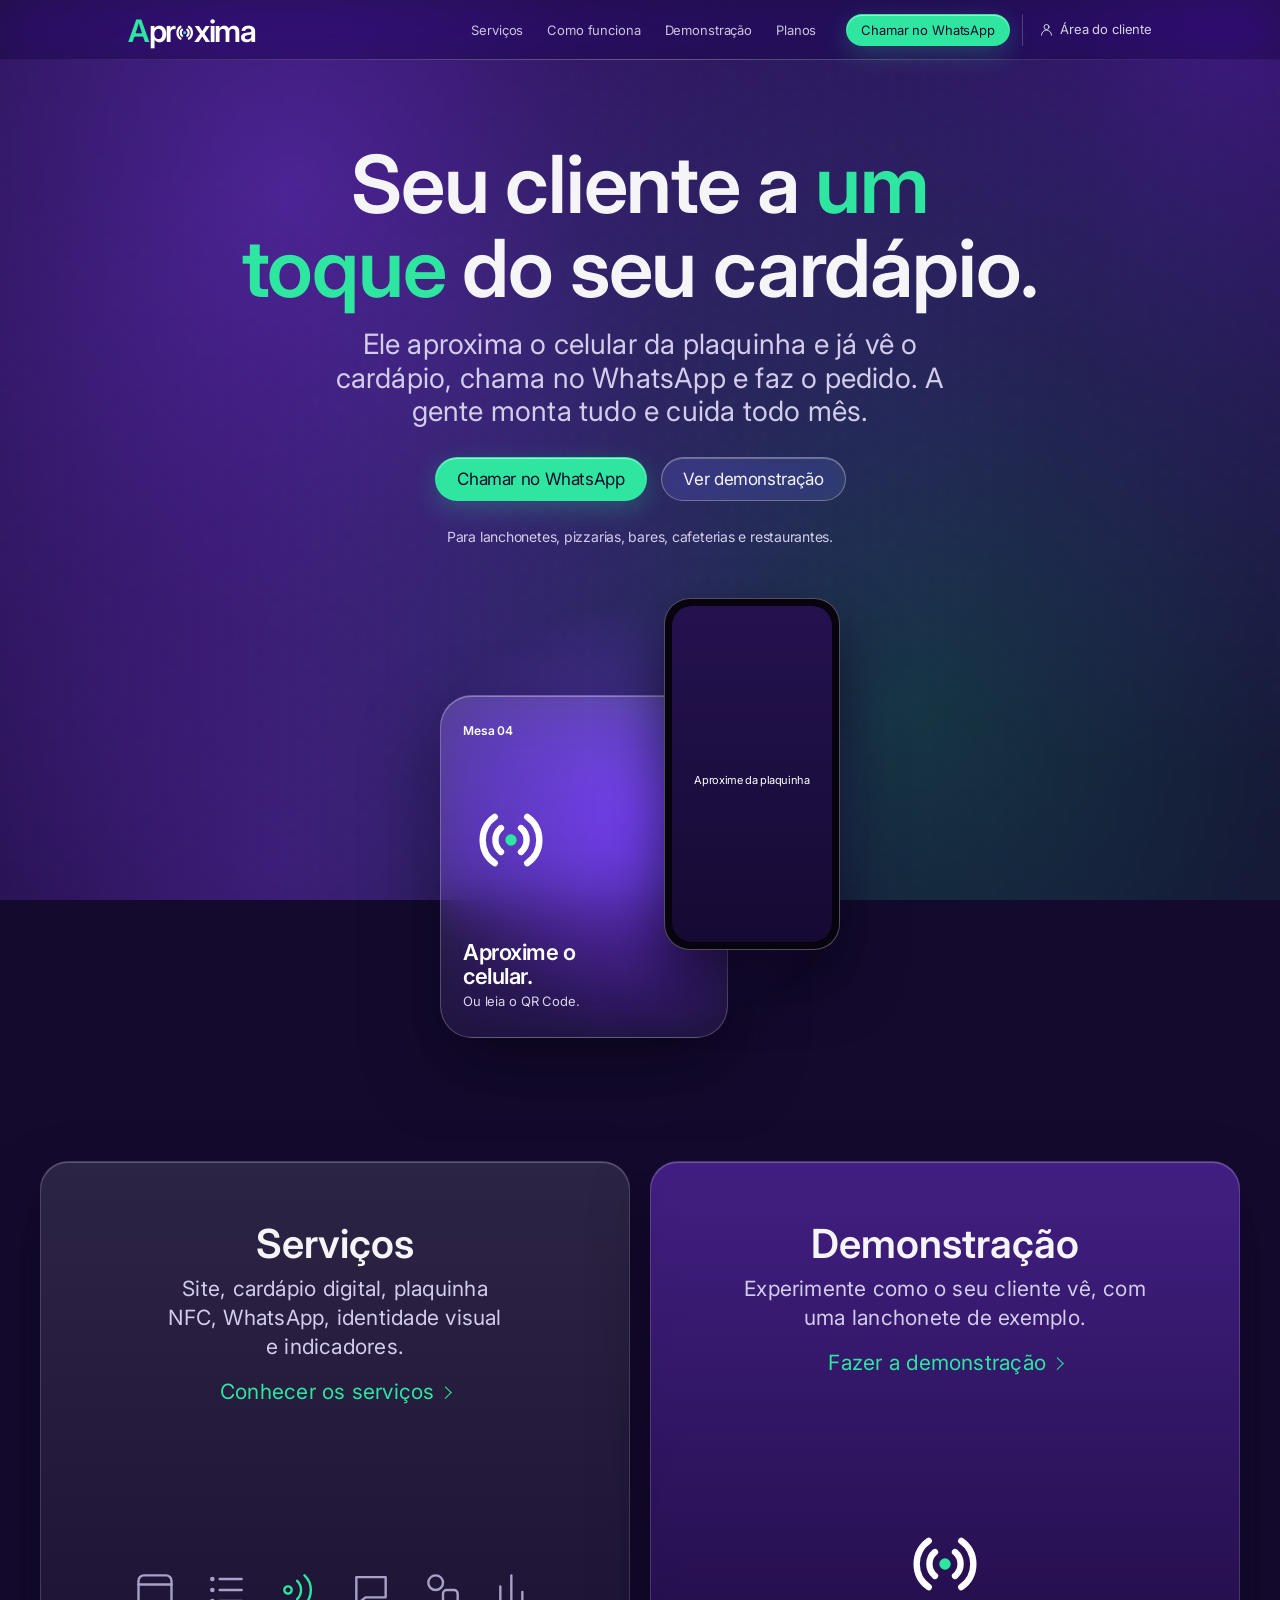
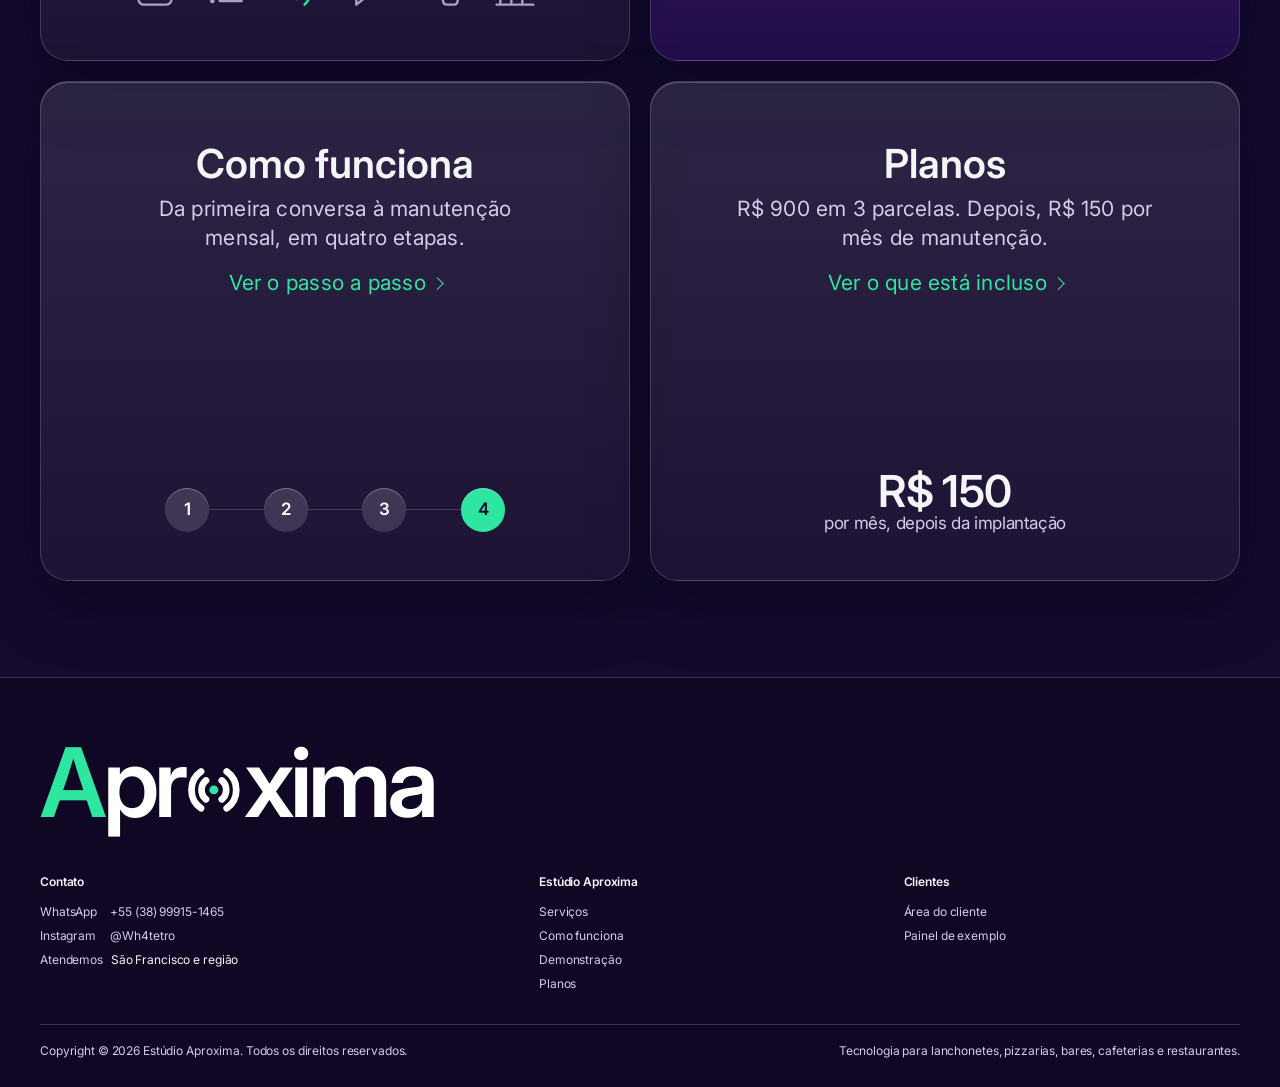
==== index.html @ 5e5f6821 "Site do Estúdio Aproxima: páginas, demonstração e Área do cliente - Divide o site em Início, Serviço" ====
<!DOCTYPE html>
<html lang="pt-BR">
<head>
<meta charset="utf-8">
<meta name="viewport" content="width=device-width, initial-scale=1, viewport-fit=cover">
<title>Estúdio Aproxima · Cardápio, WhatsApp e NFC para comércios locais</title>
<meta name="description" content="O Estúdio Aproxima cria site, cardápio digital, plaquinha NFC/QR Code e automação de WhatsApp para lanchonetes, pizzarias, bares, cafeterias e restaurantes.">
<meta name="theme-color" content="#140A2E">
<meta name="format-detection" content="telephone=no">
<meta property="og:site_name" content="Estúdio Aproxima">
<meta property="og:locale" content="pt_BR">
<meta property="og:type" content="website">
<meta property="og:title" content="Estúdio Aproxima · Cardápio, WhatsApp e NFC para comércios locais">
<meta property="og:description" content="O Estúdio Aproxima cria site, cardápio digital, plaquinha NFC/QR Code e automação de WhatsApp para lanchonetes, pizzarias, bares, cafeterias e restaurantes.">
<link rel="icon" type="image/svg+xml" href="data:image/svg+xml,%3Csvg xmlns='http://www.w3.org/2000/svg' viewBox='0 0 48 48'%3E%3Crect width='48' height='48' rx='12' fill='%236D28D9'/%3E%3Cg fill='none' stroke='%23fff' stroke-width='3.4' stroke-linecap='round'%3E%3Cpath d='M32.6 11.1A15 15 0 0 1 32.6 36.9'/%3E%3Cpath d='M15.4 11.1A15 15 0 0 0 15.4 36.9'/%3E%3Cpath d='M29.5 17.3A8.5 8.5 0 0 1 29.5 30.7'/%3E%3Cpath d='M18.5 17.3A8.5 8.5 0 0 0 18.5 30.7'/%3E%3C/g%3E%3Ccircle cx='24' cy='24' r='3.2' fill='%232EE6A0'/%3E%3C/svg%3E">
<!-- Inter: usada só em aparelhos que não têm a fonte do sistema da Apple -->
<link rel="preconnect" href="https://fonts.googleapis.com">
<link rel="preconnect" href="https://fonts.gstatic.com" crossorigin>
<link href="https://fonts.googleapis.com/css2?family=Inter:wght@400;500;600&display=swap" rel="stylesheet">
<link rel="stylesheet" href="assets/estilo.css">
</head>
<body>
<a class="skip" href="#conteudo">Pular para o conteúdo</a>
<!-- Fundo: degradê em movimento (desenhado pelo site.js) -->
<div class="bg" aria-hidden="true"><canvas width="160" height="100"></canvas></div>

<div class="page">
  <!-- ===== Cabeçalho (igual em todas as páginas) ===== -->
  <header class="nav" id="nav">
    <div class="nav-bar">
      <a class="wm" href="index.html" aria-label="Estúdio Aproxima, página inicial">
        <span class="a" aria-hidden="true">A</span><span aria-hidden="true">pr</span><svg viewBox="0 0 48 48" aria-hidden="true"><path d="M35.47 7.62A20 20 0 0 1 35.47 40.38"/><path d="M12.53 7.62A20 20 0 0 0 12.53 40.38"/><path d="M31.07 15.57A11 11 0 0 1 31.07 32.43"/><path d="M16.93 15.57A11 11 0 0 0 16.93 32.43"/><circle cx="24" cy="24" r="4"/></svg><span aria-hidden="true">xima</span>
      </a>
      <nav class="nav-links" aria-label="Páginas">
        <a href="servicos.html">Serviços</a>
        <a href="como-funciona.html">Como funciona</a>
        <a href="demonstracao.html">Demonstração</a>
        <a href="planos.html">Planos</a>
      </nav>
      <div class="nav-end">
        <a class="btn btn-sm" href="#contato" data-wa><span class="wa-short">WhatsApp</span><span class="wa-long">Chamar no WhatsApp</span></a>
        <a class="client-link" href="cliente/entrar.html" aria-label="Área do cliente">
          <svg viewBox="0 0 24 24" aria-hidden="true"><circle cx="12" cy="8" r="4"/><path d="M4 21a8 8 0 0 1 16 0"/></svg>
          <span class="client-lbl">Área do cliente</span>
        </a>
        <button class="menu-btn" type="button" id="menu-btn" aria-expanded="false" aria-controls="menu" aria-label="Abrir menu"><span></span><span></span></button>
      </div>
    </div>
    <nav class="menu" id="menu" aria-label="Menu" hidden>
      <a href="index.html" aria-current="page">Início</a>
      <a href="servicos.html">Serviços</a>
      <a href="como-funciona.html">Como funciona</a>
      <a href="demonstracao.html">Demonstração</a>
      <a href="planos.html">Planos</a>
      <a class="menu-client" href="cliente/entrar.html">Área do cliente</a>
    </nav>
  </header>
  <main id="conteudo">
    <section class="hero">
      <div class="container center">
        <h1 class="t-hero">Seu cliente a <em>um toque</em> do seu cardápio.</h1>
        <p class="t-intro">Ele aproxima o celular da plaquinha e já vê o cardápio, chama no WhatsApp e faz o pedido. A gente monta tudo e cuida todo mês.</p>
        <div class="actions">
          <a class="btn" href="#contato" data-wa>Chamar no WhatsApp</a>
          <a class="btn btn-outline" href="demonstracao.html">Ver demonstração</a>
        </div>
        <p class="hero-for">Para lanchonetes, pizzarias, bares, cafeterias e restaurantes.</p>
      </div>

      <!-- O gesto da marca: o celular se aproxima da plaquinha e o cardápio abre -->
      <div class="tap" role="img" aria-label="Ilustração: um celular se aproxima da plaquinha NFC da mesa e o cardápio abre na tela.">
        <div class="plaque glass">
          <span class="tap-top"><b>Mesa 04</b></span>
          <div class="signal">
            <svg width="68" height="68" viewBox="0 0 48 48" aria-hidden="true"><path d="M35.47 7.62A20 20 0 0 1 35.47 40.38"/><path d="M12.53 7.62A20 20 0 0 0 12.53 40.38"/><path d="M31.07 15.57A11 11 0 0 1 31.07 32.43"/><path d="M16.93 15.57A11 11 0 0 0 16.93 32.43"/><circle cx="24" cy="24" r="4"/></svg>
          </div>
          <div>
            <p class="tap-title">Aproxime o celular.</p>
            <p class="tap-sub">Ou leia o QR Code.</p>
          </div>
        </div>
        <div class="phone-wrap" aria-hidden="true">
          <div class="phone">
            <div class="phone-screen">
              <div class="scr-idle">Aproxime da plaquinha</div>
              <div class="scr-menu"><b>Cardápio · Mesa 04</b><span></span><span></span><span></span><span></span><i></i></div>
            </div>
          </div>
        </div>
      </div>
    </section>

    <!-- Quatro caminhos, um bloco para cada página -->
    <section class="promo-sec">
      <div class="container wide promo">
        <a class="tile promo-tile reveal" href="servicos.html">
          <h2 class="t-h3">Serviços</h2>
          <p class="t-sub">Site, cardápio digital, plaquinha NFC, WhatsApp, identidade visual e indicadores.</p>
          <span class="more">Conhecer os serviços</span>
          <div class="promo-viz viz-icons" aria-hidden="true">
            <svg viewBox="0 0 24 24"><rect x="3" y="4" width="18" height="16" rx="3"/><path d="M3 9h18"/></svg>
            <svg viewBox="0 0 24 24"><path d="M8 6h12M8 12h12M8 18h12"/><circle cx="4" cy="6" r=".6"/><circle cx="4" cy="12" r=".6"/><circle cx="4" cy="18" r=".6"/></svg>
            <svg viewBox="0 0 24 24"><circle cx="6" cy="12" r="2"/><path d="M11 7a7 7 0 0 1 0 10"/><path d="M15 4a11 11 0 0 1 0 16"/></svg>
            <svg viewBox="0 0 24 24"><path d="M4 5h16v11H9l-5 4z"/></svg>
            <svg viewBox="0 0 24 24"><circle cx="8" cy="8" r="4"/><rect x="12" y="12" width="8" height="8" rx="2"/></svg>
            <svg viewBox="0 0 24 24"><path d="M4 20V10M10 20V4M16 20v-7M22 20H2"/></svg>
          </div>
        </a>
        <a class="tile promo-tile dark reveal" href="demonstracao.html">
          <h2 class="t-h3">Demonstração</h2>
          <p class="t-sub">Experimente como o seu cliente vê, com uma lanchonete de exemplo.</p>
          <span class="more">Fazer a demonstração</span>
          <div class="promo-viz" aria-hidden="true">
            <div class="signal"><svg width="68" height="68" viewBox="0 0 48 48"><path d="M35.47 7.62A20 20 0 0 1 35.47 40.38"/><path d="M12.53 7.62A20 20 0 0 0 12.53 40.38"/><path d="M31.07 15.57A11 11 0 0 1 31.07 32.43"/><path d="M16.93 15.57A11 11 0 0 0 16.93 32.43"/><circle cx="24" cy="24" r="4"/></svg></div>
          </div>
        </a>
        <a class="tile promo-tile reveal" href="como-funciona.html">
          <h2 class="t-h3">Como funciona</h2>
          <p class="t-sub">Da primeira conversa à manutenção mensal, em quatro etapas.</p>
          <span class="more">Ver o passo a passo</span>
          <div class="promo-viz viz-steps" aria-hidden="true"><b>1</b><i></i><b>2</b><i></i><b>3</b><i></i><b>4</b></div>
        </a>
        <a class="tile promo-tile reveal" href="planos.html">
          <h2 class="t-h3">Planos</h2>
          <p class="t-sub">R$ 900 em 3 parcelas. Depois, R$ 150 por mês de manutenção.</p>
          <span class="more">Ver o que está incluso</span>
          <div class="promo-viz viz-price" aria-hidden="true"><b>R$ 150</b><span>por mês, depois da implantação</span></div>
        </a>
      </div>
    </section>
  </main>
  <!-- ===== Rodapé com contato (igual em todas as páginas) ===== -->
  <footer class="foot" id="contato">
    <div class="container wide">
      <span class="wm foot-wm" role="img" aria-label="Aproxima"><span class="a" aria-hidden="true">A</span><span aria-hidden="true">pr</span><svg viewBox="0 0 48 48" aria-hidden="true"><path d="M35.47 7.62A20 20 0 0 1 35.47 40.38"/><path d="M12.53 7.62A20 20 0 0 0 12.53 40.38"/><path d="M31.07 15.57A11 11 0 0 1 31.07 32.43"/><path d="M16.93 15.57A11 11 0 0 0 16.93 32.43"/><circle cx="24" cy="24" r="4"/></svg><span aria-hidden="true">xima</span></span>
      <div class="foot-cols">
        <div>
          <h2>Contato</h2>
          <ul class="foot-contact">
            <li><span>WhatsApp</span><span class="ph" data-campo="whatsapp">[NÚMERO DO WHATSAPP]</span></li>
            <li><span>Instagram</span><span class="ph" data-campo="instagram">[@ DO INSTAGRAM]</span></li>
            <li><span>Atendemos</span><span class="ph" data-campo="regiao">[CIDADE ATENDIDA]</span></li>
          </ul>
        </div>
        <nav aria-label="Páginas do site">
          <h2>Estúdio Aproxima</h2>
          <ul>
            <li><a href="servicos.html">Serviços</a></li>
            <li><a href="como-funciona.html">Como funciona</a></li>
            <li><a href="demonstracao.html">Demonstração</a></li>
            <li><a href="planos.html">Planos</a></li>
          </ul>
        </nav>
        <nav aria-label="Clientes">
          <h2>Clientes</h2>
          <ul>
            <li><a href="cliente/entrar.html">Área do cliente</a></li>
            <li><a href="cliente/exemplo.html">Painel de exemplo</a></li>
          </ul>
        </nav>
      </div>
      <div class="foot-legal">
        <span>Copyright © <span data-ano>2026</span> Estúdio Aproxima. Todos os direitos reservados.</span>
        <span>Tecnologia para lanchonetes, pizzarias, bares, cafeterias e restaurantes.</span>
      </div>
    </div>
  </footer>
</div>

<script src="assets/site.js"></script>

</body>
</html>
---- assets/estilo.css ----
/* ============================================================
   ESTÚDIO APROXIMA · estilo compartilhado por todas as páginas

   Estrutura no padrão da Apple (muito espaço, tipografia grande,
   poucos elementos) sobre a identidade da marca: fundo roxo-noite
   com degradê em movimento e superfícies de vidro (liquid glass),
   que dão profundidade.

   O que é da MARCA e não muda: o logo (A verde + O de NFC),
   o verde, o roxo e o roxo-noite.

   Mudou uma cor aqui em cima? Muda no site inteiro.
   ============================================================ */
:root{
  color-scheme: dark;

  /* ---- Marca ---- */
  --night:#140A2E;        /* roxo-noite: a base do fundo */
  --purple:#7C3AED;
  --purple-deep:#6D28D9;  /* luzes do fundo */
  --green:#2EE6A0;        /* A do logo, botões, links e destaques */
  --green-glow:#19C98A;

  /* ---- Texto e linhas (sobre o fundo escuro) ---- */
  --ink:#f5f5f7;          /* texto */
  --ink-2:#d3cdea;        /* texto secundário */
  --ink-3:#a9a1c9;        /* numerais e detalhes */
  --paper:#140A2E;        /* cor de base do fundo (o roxo-noite) */
  --paper-2:rgba(255,255,255,.035);   /* faixa um pouco mais clara */
  --hair:rgba(255,255,255,.18);       /* linhas finas */

  /* ---- Papéis: trocam sozinhos dentro de uma área .dark ---- */
  --bg:var(--paper);
  --fg:var(--ink);
  --fg-2:var(--ink-2);
  --line:var(--hair);
  --accent:var(--green);
  --accent-hover:#63f2bb;
  --on-accent:var(--night);
  /* o "vidro" dos blocos: um véu claro sobre um pouco de roxo-noite */
  --tile:linear-gradient(180deg,rgba(255,255,255,.11),rgba(255,255,255,.045)),rgba(20,10,46,.28);

  /* ---- Gráficos do painel ---- */
  --chart-accent:#2EE6A0;
  --chart-muted:#7A6BB8;
  --chart-surface:#1E1340;
  --chart-grid:rgba(255,255,255,.10);
  --chart-cross:rgba(255,255,255,.45);

  /* Fonte: a do sistema nos aparelhos Apple (SF Pro); Inter nos demais */
  --font:-apple-system,BlinkMacSystemFont,"SF Pro Display","SF Pro Text","Inter","Helvetica Neue",Helvetica,Arial,sans-serif;
  --nav-h:60px;
  --r:28px;
  --r-sm:18px;
  --ease:cubic-bezier(.28,.11,.32,1);
}
/* .dark: bloco de destaque, com o vidro tingido de roxo */
.dark{--tile:linear-gradient(180deg,rgba(124,58,237,.44),rgba(109,40,217,.16)),rgba(20,10,46,.3)}
.gray{background:var(--paper-2)}

/* ---------- Base ---------- */
*,*::before,*::after{box-sizing:border-box}
html{-webkit-text-size-adjust:100%;scroll-behavior:smooth;scroll-padding-top:calc(var(--nav-h) + 16px)}
body{margin:0;min-height:100vh;display:flex;flex-direction:column;background:var(--paper);color:var(--ink);font-family:var(--font);font-size:17px;line-height:1.47059;letter-spacing:-.022em;-webkit-font-smoothing:antialiased;-moz-osx-font-smoothing:grayscale;font-synthesis:none}
img,svg{max-width:100%;display:block}
a{color:inherit}
h1,h2,h3,p{margin:0}
h1,h2,h3{font-weight:600;text-wrap:balance}
p{text-wrap:pretty}
ul,ol{list-style:none;margin:0;padding:0}
button,input{font:inherit;color:inherit;letter-spacing:inherit}
:focus-visible{outline:2px solid var(--accent);outline-offset:3px;border-radius:6px}
.skip{position:absolute;left:12px;top:-60px;z-index:60;padding:10px 16px;border-radius:10px;background:var(--green);color:var(--night);text-decoration:none;transition:top .2s}
.skip:focus{top:8px}

/* ---------- Fundo: degradê em movimento ----------
   Fica parado atrás de tudo enquanto a página rola por cima (profundidade).
   O movimento é desenhado pelo site.js; o degradê abaixo é a versão parada,
   usada se a animação não rodar. */
.bg{position:fixed;inset:0;z-index:0;overflow:hidden;pointer-events:none;background:
  radial-gradient(60% 55% at 12% 8%,rgba(124,58,237,.52),transparent 70%),
  radial-gradient(50% 50% at 92% 4%,rgba(109,40,217,.44),transparent 70%),
  radial-gradient(55% 50% at 88% 92%,rgba(25,201,138,.22),transparent 70%),
  radial-gradient(50% 45% at 8% 96%,rgba(124,58,237,.30),transparent 70%),
  var(--night)}
.bg canvas{position:absolute;inset:0;width:100%;height:100%;display:block}
/* granulado fino por cima: dá textura e tira o aspecto "liso de computador" */
.bg::after{content:"";position:absolute;inset:0;opacity:.1;mix-blend-mode:overlay;background-image:url("data:image/svg+xml,%3Csvg xmlns='http://www.w3.org/2000/svg' width='180' height='180'%3E%3Cfilter id='n'%3E%3CfeTurbulence type='fractalNoise' baseFrequency='.9' numOctaves='2' stitchTiles='stitch'/%3E%3CfeColorMatrix type='saturate' values='0'/%3E%3C/filter%3E%3Crect width='180' height='180' filter='url(%23n)'/%3E%3C/svg%3E")}

.page{position:relative;z-index:1;flex:1;display:flex;flex-direction:column;overflow-x:clip}
main{flex:1}

/* ---------- Tipografia (escala medida no site da Apple) ---------- */
.t-hero{font-size:clamp(40px,7.2vw,80px);line-height:1.05;letter-spacing:-.015em}
.t-h1{font-size:clamp(40px,6.4vw,72px);line-height:1.06;letter-spacing:-.012em}
.t-h2{font-size:clamp(32px,4.8vw,56px);line-height:1.07;letter-spacing:-.005em}
.t-h3{font-size:clamp(28px,3.4vw,40px);line-height:1.1;letter-spacing:0}
.t-h4{font-size:clamp(21px,2.2vw,24px);line-height:1.17;letter-spacing:.009em}
.t-intro{font-size:clamp(19px,2.3vw,28px);line-height:1.2;letter-spacing:.007em;font-weight:400;color:var(--fg-2)}
.t-sub{font-size:clamp(17px,1.9vw,21px);line-height:1.381;letter-spacing:.011em;color:var(--fg-2)}
.t-small{font-size:14px;line-height:1.43;letter-spacing:-.016em}
.muted{color:var(--fg-2)}

/* Marcador de informação que falta preencher, ex.: [NÚMERO DO WHATSAPP] */
.ph{color:var(--accent);border:1px dashed currentColor;border-radius:5px;padding:0 5px;font-weight:600;white-space:nowrap}

/* ---------- Estrutura ---------- */
.container{width:min(100% - 44px,980px);margin-inline:auto}
.container.wide{width:min(100% - 44px,1200px)}
.container.narrow{width:min(100% - 44px,720px)}
.center{text-align:center}
.center .t-intro,.center .t-sub{margin-inline:auto}
.section{padding:clamp(72px,10vw,140px) 0}
.section-head{margin-bottom:clamp(36px,5vw,64px)}
.section-head .t-intro{margin-top:14px;max-width:26em}

/* ---------- Logo: A verde + O de NFC ---------- */
.wm{display:inline-flex;align-items:baseline;font-weight:600;letter-spacing:-.045em;line-height:1;text-decoration:none;white-space:nowrap;color:#fff}
.wm .a{color:var(--green)}
.wm svg{width:.56em;height:.56em;margin:0 .03em;flex:none;overflow:visible;display:inline-block}
.wm svg path{fill:none;stroke:currentColor;stroke-width:6;stroke-linecap:round}
.wm svg circle{fill:var(--green)}
/* as ondas do "O" pulsam de dentro para fora, como um sinal de NFC */
.wm svg path{animation:onda 3.4s ease-in-out infinite}
.wm svg path:nth-child(1),.wm svg path:nth-child(2){animation-delay:.28s}
@keyframes onda{0%,60%,100%{opacity:1}20%{opacity:.3}}
/* logo grande no rodapé */
.foot-wm{font-size:clamp(52px,9vw,96px);margin-bottom:clamp(28px,4vw,44px)}

/* ---------- Cabeçalho fixo em vidro ---------- */
.nav{position:sticky;top:0;z-index:50;color:#f5f5f7;background:rgba(20,10,46,.5);-webkit-backdrop-filter:saturate(180%) blur(24px);backdrop-filter:saturate(180%) blur(24px);--accent:var(--green);--accent-hover:#63f2bb;--on-accent:var(--night)}
.nav::after{content:"";position:absolute;inset:auto 0 0 0;height:1px;background:linear-gradient(90deg,rgba(255,255,255,.04),rgba(255,255,255,.3),rgba(255,255,255,.04));pointer-events:none}
.nav-bar{display:flex;align-items:center;gap:4px;height:var(--nav-h);max-width:1068px;margin:0 auto;padding:0 6px 0 18px}
.nav .wm{font-size:21px;margin-right:auto}
@media (min-width:360px){.nav .wm{font-size:25px}}
@media (min-width:400px){.nav .wm{font-size:27px}}
@media (min-width:834px){.nav .wm{font-size:31px}}
.nav-links{display:none;margin-right:10px}
.nav-links a{display:block;padding:0 12px;line-height:var(--nav-h);font-size:13px;letter-spacing:-.01em;color:rgba(255,255,255,.76);text-decoration:none;transition:color .3s}
.nav-links a:hover,.nav-links a[aria-current="page"]{color:#fff}
.nav-end{display:flex;align-items:center;gap:2px}
.wa-long{display:none}
/* Área do cliente: discreta, no canto direito, separada do WhatsApp */
.client-link{display:grid;place-items:center;width:44px;height:44px;color:rgba(255,255,255,.82);text-decoration:none;transition:color .3s}
.client-link:hover{color:#fff}
.client-link svg{width:18px;height:18px;stroke:currentColor;fill:none;stroke-width:1.6;stroke-linecap:round;stroke-linejoin:round}
.client-lbl{display:none}
/* Botão do menu (celular): dois traços que viram um X */
.menu-btn{position:relative;width:44px;height:44px;border:0;background:none;cursor:pointer;color:#f5f5f7}
.menu-btn span{position:absolute;left:13px;width:18px;height:1.5px;border-radius:1px;background:currentColor;transition:transform .3s var(--ease)}
.menu-btn span:first-child{top:18px}
.menu-btn span:last-child{top:25px}
.menu-btn[aria-expanded="true"] span:first-child{transform:translateY(3.5px) rotate(45deg)}
.menu-btn[aria-expanded="true"] span:last-child{transform:translateY(-3.5px) rotate(-45deg)}
/* Menu aberto no celular: ocupa a tela, com links grandes */
.menu{position:absolute;left:0;right:0;top:100%;height:calc(100vh - var(--nav-h));height:calc(100dvh - var(--nav-h));overflow:auto;background:var(--night);padding:20px 40px 48px;display:flex;flex-direction:column}
.menu[hidden]{display:none}
.menu a{padding:9px 0;font-size:28px;line-height:1.14;font-weight:600;letter-spacing:.007em;color:#f5f5f7;text-decoration:none;opacity:0;animation:menu-in .45s var(--ease) forwards}
.menu a:nth-child(2){animation-delay:.04s}.menu a:nth-child(3){animation-delay:.08s}.menu a:nth-child(4){animation-delay:.12s}.menu a:nth-child(5){animation-delay:.16s}.menu a:nth-child(6){animation-delay:.2s}
.menu a[aria-current="page"]{color:var(--green)}
.menu .menu-client{margin-top:22px;padding-top:24px;border-top:1px solid rgba(255,255,255,.16);font-size:17px;font-weight:400;letter-spacing:-.022em;color:#b7b0cf}
@keyframes menu-in{from{opacity:0;transform:translateY(-10px)}to{opacity:1;transform:none}}
.menu-aberto{overflow:hidden}
@media (min-width:400px){.nav-bar{padding-left:22px}}
@media (min-width:834px){
  .nav-bar{padding:0 22px;gap:8px}
  .nav-links{display:flex}
  .wa-short{display:none}.wa-long{display:inline}
  .client-link{display:flex;gap:6px;width:auto;height:auto;margin-left:10px;padding:6px 0 6px 16px;border-left:1px solid rgba(255,255,255,.2);font-size:13px;letter-spacing:-.01em}
  .client-link svg{width:15px;height:15px}
  .client-lbl{display:inline}
  .menu-btn,.menu{display:none!important}
}
/* Cabeçalho simples (login e painel) */
.nav-side{display:flex;align-items:center;gap:14px;font-size:13px;letter-spacing:-.01em;min-width:0}
.nav-side a{color:rgba(255,255,255,.82);text-decoration:none;padding:12px 8px}
.nav-side a:hover{color:#fff}
.nav-biz{display:none;align-items:center;gap:8px;color:#fff;font-weight:600;white-space:nowrap}
@media (min-width:560px){.nav-biz{display:inline-flex}}

/* ---------- Botões e links ---------- */
.btn{display:inline-flex;align-items:center;justify-content:center;min-height:44px;padding:11px 21px;border-radius:980px;border:1px solid transparent;background:var(--accent);color:var(--on-accent);font-size:17px;line-height:20px;letter-spacing:-.022em;font-weight:400;text-decoration:none;white-space:nowrap;cursor:pointer;box-shadow:inset 0 1px 0 rgba(255,255,255,.5),0 8px 26px rgba(46,230,160,.24);transition:background .25s,color .25s,border-color .25s,box-shadow .25s}
.btn:hover{background:var(--accent-hover);box-shadow:inset 0 1px 0 rgba(255,255,255,.5),0 10px 32px rgba(46,230,160,.36)}
.btn-outline{background:rgba(255,255,255,.08);border-color:rgba(255,255,255,.3);color:var(--fg);box-shadow:inset 0 1px 0 rgba(255,255,255,.28);-webkit-backdrop-filter:blur(14px) saturate(160%);backdrop-filter:blur(14px) saturate(160%)}
.btn-outline:hover{background:rgba(255,255,255,.17);color:var(--fg);box-shadow:inset 0 1px 0 rgba(255,255,255,.4)}
.btn-sm{position:relative;min-height:32px;padding:6px 14px;font-size:13px;line-height:18px;letter-spacing:-.01em}
.btn-sm::after{content:"";position:absolute;inset:-6px 0}   /* aumenta a área de toque */
.btn-block{width:100%}
.btn:disabled{opacity:.45;cursor:not-allowed}
.actions{display:flex;flex-wrap:wrap;gap:14px;margin-top:28px}
.center .actions{justify-content:center}
/* Link com setinha, como "Saiba mais ›" */
.more{color:var(--accent);text-decoration:none;font-size:inherit}
.more::after{content:"";display:inline-block;width:.42em;height:.42em;margin-left:.32em;border:solid currentColor;border-width:.09em .09em 0 0;transform:rotate(45deg);position:relative;top:-.08em}
a.more:hover,a:hover > .more{text-decoration:underline;text-underline-offset:3px}

/* ---------- Blocos ---------- */
.tile{position:relative;display:flex;flex-direction:column;overflow:hidden;border-radius:var(--r);background:var(--tile);border:1px solid rgba(255,255,255,.16);box-shadow:inset 0 1px 0 rgba(255,255,255,.24),0 24px 60px rgba(6,2,18,.36);padding:clamp(28px,4vw,48px);color:var(--fg)}
/* reflexo de luz que segue o mouse (o site.js informa a posição em --mx e --my) */
.tile::before,.card::before,.stage::after,.auth-card::before{content:"";position:absolute;inset:0;border-radius:inherit;pointer-events:none;opacity:0;transition:opacity .45s;background:radial-gradient(440px circle at var(--mx,50%) var(--my,0%),rgba(255,255,255,.13),transparent 62%)}
.tile:hover::before,.card:hover::before,.stage:hover::after,.auth-card:hover::before{opacity:1}
.tag{flex:none;display:inline-block;font-size:11px;line-height:1.3;font-weight:600;letter-spacing:.06em;text-transform:uppercase;padding:3px 8px;border-radius:6px;background:var(--green);color:var(--night)}
.ticks{display:flex;flex-direction:column;gap:10px}
.ticks li{position:relative;padding-left:30px}
.ticks li::before{content:"";position:absolute;left:0;top:.16em;width:20px;height:20px;background:var(--accent);-webkit-mask:url("data:image/svg+xml,%3Csvg xmlns='http://www.w3.org/2000/svg' viewBox='0 0 20 20'%3E%3Cpath d='M4.5 10.5l3.6 3.6 7.4-8' fill='none' stroke='%23000' stroke-width='1.7' stroke-linecap='round' stroke-linejoin='round'/%3E%3C/svg%3E") center/20px no-repeat;mask:url("data:image/svg+xml,%3Csvg xmlns='http://www.w3.org/2000/svg' viewBox='0 0 20 20'%3E%3Cpath d='M4.5 10.5l3.6 3.6 7.4-8' fill='none' stroke='%23000' stroke-width='1.7' stroke-linecap='round' stroke-linejoin='round'/%3E%3C/svg%3E") center/20px no-repeat}

/* Aviso de exemplo (empresa fictícia) */
.example-note{display:flex;align-items:baseline;gap:10px;max-width:640px;margin:28px auto 0;text-align:left;font-size:14px;line-height:1.43;letter-spacing:-.016em;color:var(--fg-2)}
.example-note b{color:var(--fg);font-weight:600}
.example-note[hidden]{display:none}

/* ---------- Vidro (liquid glass): plaquinha ---------- */
.glass{background:linear-gradient(180deg,rgba(255,255,255,.15),rgba(255,255,255,.05));border:1px solid rgba(255,255,255,.22);box-shadow:inset 0 1px 0 rgba(255,255,255,.32),0 30px 70px rgba(4,1,14,.5);-webkit-backdrop-filter:blur(24px) saturate(160%);backdrop-filter:blur(24px) saturate(160%)}
.signal{position:relative;width:96px;height:96px;display:grid;place-items:center;flex:none}
.signal::before,.signal::after{content:"";position:absolute;inset:0;border-radius:50%;border:2px solid var(--green);opacity:0;animation:ring 2.6s ease-out infinite}
.signal::after{animation-delay:1.3s}
@keyframes ring{0%{transform:scale(.55);opacity:.7}100%{transform:scale(1.35);opacity:0}}
.signal svg path{fill:none;stroke:#fff;stroke-width:4.5;stroke-linecap:round}
.signal svg circle{fill:var(--green)}
.tap-top{font-size:12px;letter-spacing:-.01em;color:#b7b0cf}
.tap-top b{color:#fff;font-weight:600}
.tap-title{font-size:22px;font-weight:600;letter-spacing:-.02em;line-height:1.1;color:#fff}
.tap-sub{font-size:13px;letter-spacing:-.01em;color:#d9d4ea;margin-top:4px}

/* ---------- Início ---------- */
.hero{padding:clamp(48px,6.4vw,88px) 0 clamp(64px,8vw,112px);overflow:hidden}
.hero h1{max-width:11.5em;margin-inline:auto}
.hero h1 em{font-style:normal;color:var(--green)}
.hero .t-intro{margin-top:18px;max-width:24em}
.hero-for{margin-top:26px;font-size:14px;letter-spacing:-.016em;color:var(--fg-2)}
/* Cena: o celular se aproxima da plaquinha e o cardápio abre */
.tap{position:relative;width:min(76vw,400px);aspect-ratio:400/440;margin:clamp(36px,4vw,56px) auto 0}
.tap::before{content:"";position:absolute;inset:-18% -30%;background:radial-gradient(closest-side,rgba(124,58,237,.6),rgba(124,58,237,0) 72%);pointer-events:none}
.tap .plaque{position:absolute;left:0;bottom:0;width:72%;height:78%;border-radius:32px;padding:26px 22px;display:flex;flex-direction:column;align-items:flex-start;justify-content:space-between;text-align:left;transform:translate3d(calc(var(--px,0)*-10px),calc(var(--py,0)*-10px),0);transition:transform .35s ease-out}
.tap .tap-title{max-width:6em}
.tap .phone-wrap{position:absolute;right:0;top:0;width:44%;transform:translate3d(calc(var(--px,0)*20px),calc(var(--py,0)*20px),0);transition:transform .35s ease-out}
.tap .phone{position:relative;width:100%;aspect-ratio:9/18;border-radius:26px;padding:7px;background:#07030f;border:1px solid rgba(255,255,255,.3);box-shadow:0 30px 60px rgba(4,1,14,.6);animation:approach 6s var(--ease) infinite}
.phone-screen{position:relative;width:100%;height:100%;border-radius:20px;overflow:hidden;background:linear-gradient(180deg,#24124F,#160A33)}
.phone-screen > div{position:absolute;inset:0;padding:22px 10px 10px;display:flex;flex-direction:column;gap:6px;color:#fff}
.scr-idle{align-items:center;justify-content:center;color:#b7b0cf;font-size:11px;text-align:center;animation:scr-a 6s infinite}
.scr-menu{opacity:0;animation:scr-b 6s infinite}
.scr-menu b{font-size:12px;letter-spacing:-.01em}
.scr-menu span{display:block;height:22px;border-radius:7px;background:rgba(255,255,255,.12)}
.scr-menu span:nth-of-type(1){background:rgba(46,230,160,.28)}
.scr-menu i{margin-top:auto;height:24px;border-radius:999px;background:var(--green)}
@keyframes approach{0%,12%{transform:translate(18%,-6%) rotate(10deg)}38%,78%{transform:translate(-44%,30%) rotate(-4deg)}100%{transform:translate(18%,-6%) rotate(10deg)}}
@keyframes scr-a{0%,38%{opacity:1}44%,82%{opacity:0}90%,100%{opacity:1}}
@keyframes scr-b{0%,38%{opacity:0}44%,82%{opacity:1}90%,100%{opacity:0}}

/* Quatro blocos que levam às outras páginas */
.promo-sec{padding:20px 0 clamp(56px,8vw,96px)}
.promo{display:grid;gap:20px}
@media (min-width:834px){.promo{grid-template-columns:1fr 1fr}}
.promo-tile{align-items:center;text-align:center;min-height:clamp(360px,42vw,500px);padding-top:clamp(40px,5vw,60px);text-decoration:none}
.promo-tile .t-sub{margin-top:8px;max-width:20em}
.promo-tile .more{margin-top:16px;font-size:clamp(17px,1.9vw,21px);letter-spacing:.011em}
.promo-viz{margin-top:auto;padding-top:36px;display:flex;align-items:flex-end;justify-content:center;gap:clamp(14px,2.4vw,28px);width:100%}
.viz-icons svg{width:clamp(30px,4vw,44px);height:auto;aspect-ratio:1;stroke:var(--ink-3);fill:none;stroke-width:1.3;stroke-linecap:round;stroke-linejoin:round}
.viz-icons svg:nth-child(3){stroke:var(--green)}
.viz-steps{align-items:center;gap:0;max-width:340px}
.viz-steps b{flex:none;width:44px;height:44px;border-radius:50%;display:grid;place-items:center;font-size:17px;font-weight:600;background:rgba(255,255,255,.14);box-shadow:inset 0 1px 0 rgba(255,255,255,.3);color:#fff}
.viz-steps b:last-child{background:var(--green);color:var(--night)}
.viz-steps i{flex:1;height:1px;background:var(--hair)}
.viz-price{flex-direction:column;align-items:center;gap:2px;line-height:1}
.viz-price b{font-size:clamp(34px,4.4vw,44px);font-weight:600;letter-spacing:-.015em}
.viz-price span{font-size:17px;color:var(--ink-2)}

/* ---------- Topo das páginas internas ---------- */
.page-hero{padding:clamp(56px,8vw,112px) 0 clamp(36px,5vw,64px)}
.page-hero .t-intro{margin-top:16px;max-width:24em}

/* ---------- Serviços ---------- */
.bento{display:grid;gap:20px}
@media (min-width:834px){
  .bento{grid-template-columns:repeat(12,1fr)}
  .span-7{grid-column:span 7}.span-5{grid-column:span 5}.span-6{grid-column:span 6}
}
.service{gap:12px;min-height:clamp(440px,44vw,560px)}
.service.has-viz{padding-bottom:0}
.problem{font-size:clamp(17px,1.8vw,21px);line-height:1.24;letter-spacing:.011em;font-weight:600;color:var(--fg-2);max-width:22em}
.service h2{margin-top:2px}
.service .solution{color:var(--fg-2);max-width:30em}
.service .ticks{margin-top:8px;font-size:15px;line-height:1.4;letter-spacing:-.016em}
.viz{margin-top:auto;padding-top:32px;display:flex;justify-content:center}
.viz-site .win{width:min(100%,430px);height:190px;border-radius:14px 14px 0 0;background:rgba(255,255,255,.1);border:1px solid rgba(255,255,255,.2);border-bottom:0;box-shadow:inset 0 1px 0 rgba(255,255,255,.25),0 14px 44px rgba(6,2,18,.4)}
.win-bar{display:flex;align-items:center;gap:6px;padding:10px 12px;border-bottom:1px solid rgba(255,255,255,.12)}
.win-bar i{width:9px;height:9px;border-radius:50%;background:var(--hair)}
.win-bar span{flex:1;margin-left:10px;height:22px;border-radius:7px;background:rgba(255,255,255,.09);font-size:11px;letter-spacing:0;color:var(--ink-2);display:grid;place-items:center}
.win-body{padding:14px;display:grid;gap:9px}
.win-body b{height:66px;border-radius:10px;background:linear-gradient(120deg,rgba(124,58,237,.95),rgba(46,230,160,.6))}
.win-body span{height:9px;border-radius:5px;background:rgba(255,255,255,.2);width:68%}
.win-body span + span{width:44%}
.viz-menu ul{width:min(100%,340px);display:grid;gap:8px;padding-bottom:36px}
.viz-menu li{display:flex;justify-content:space-between;gap:12px;padding:12px 16px;border-radius:14px;background:rgba(255,255,255,.1);box-shadow:inset 0 1px 0 rgba(255,255,255,.18);font-size:15px;letter-spacing:-.016em}
.viz-menu b{font-weight:600;font-variant-numeric:tabular-nums}
.viz-nfc{padding-bottom:44px}
.viz-nfc .signal{width:128px;height:128px}
.viz-chat{flex-direction:column;align-items:stretch;gap:8px;width:min(100%,430px);margin-inline:auto;padding-bottom:36px}
.viz-chat p{max-width:78%;padding:10px 14px;border-radius:18px;font-size:15px;line-height:1.33;letter-spacing:-.016em}
.viz-chat .in{align-self:flex-start;background:rgba(255,255,255,.14);border-bottom-left-radius:6px}
.viz-chat .out{align-self:flex-end;background:var(--green);color:var(--night);border-bottom-right-radius:6px}
.viz-brand{align-items:center;gap:14px;padding-bottom:40px}
.viz-brand .aa{font-size:76px;line-height:1;font-weight:600;letter-spacing:-.03em;margin-right:10px}
.viz-brand i{width:46px;height:46px;border-radius:50%;background:#f5f5f7}
.viz-brand i + i{background:var(--purple)}
.viz-brand i + i + i{background:var(--green)}
.viz-bars{align-items:flex-end;gap:10px;height:170px;padding-bottom:0}
.viz-bars i{width:26px;height:var(--h);border-radius:5px 5px 0 0;background:rgba(255,255,255,.22)}
.viz-bars i.hot{background:var(--green)}

/* ---------- Como funciona ---------- */
.steps{counter-reset:step}
.step{display:grid;gap:6px;padding:clamp(32px,5vw,56px) 0;border-top:1px solid var(--line)}
.step:last-child{border-bottom:1px solid var(--line)}
.step::before{counter-increment:step;content:counter(step);font-size:clamp(56px,8vw,96px);line-height:1;font-weight:600;letter-spacing:-.02em;color:var(--ink-3)}
@media (min-width:834px){.step{grid-template-columns:180px 1fr;gap:32px;align-items:start}}
.step p{margin-top:12px;max-width:30em}
.step-tag{display:block;margin-top:18px;font-size:14px;letter-spacing:-.016em;font-weight:600;color:var(--ink)}

/* ---------- Demonstração ---------- */
.stage{border-radius:var(--r);background:var(--tile);border:1px solid rgba(255,255,255,.16);box-shadow:inset 0 1px 0 rgba(255,255,255,.24),0 24px 60px rgba(6,2,18,.36);padding:clamp(32px,6vw,72px) clamp(20px,5vw,64px);display:grid;gap:clamp(36px,5vw,56px);justify-items:center;align-items:center;position:relative;overflow:hidden}
.stage::before{content:"";position:absolute;width:70%;aspect-ratio:1;left:-10%;top:-20%;background:radial-gradient(closest-side,rgba(124,58,237,.5),rgba(124,58,237,0) 72%);pointer-events:none}
@media (min-width:834px){.stage{grid-template-columns:1fr 1fr}}
.demo-side{position:relative;display:flex;flex-direction:column;align-items:center;gap:18px;width:100%}
.demo-plaque{width:100%;max-width:330px;padding:28px 24px;border-radius:32px;display:flex;flex-direction:column;align-items:center;gap:18px;text-align:center}
.demo-plaque .tap-title{font-size:26px}
.demo-hint{font-size:14px;line-height:1.43;letter-spacing:-.016em;color:var(--fg-2);text-align:center;max-width:24em}
.after-demo{margin-top:20px}
.after-demo .t-sub{margin-top:10px;max-width:28em}
.after-demo .more{display:inline-block;margin-top:16px;font-size:clamp(17px,1.9vw,21px);letter-spacing:.011em}

/* Celular que mostra o site da lanchonete fictícia (pasta lanchonete-exemplo) */
.mock{width:100%;max-width:350px;border-radius:44px;padding:10px;background:#07030f;border:1px solid rgba(255,255,255,.28);box-shadow:0 40px 80px rgba(4,1,14,.6);letter-spacing:0}
.mock-screen{position:relative;height:610px;border-radius:35px;overflow:hidden;background:#FFF3DF}
.mock-screen iframe{display:block;width:100%;height:100%;border:0}
.mock-idle{position:absolute;inset:0;z-index:2;display:flex;flex-direction:column;align-items:center;justify-content:center;gap:10px;background:linear-gradient(180deg,#24124F,#160A33);color:#b7b0cf;font-size:14px;text-align:center;padding:24px;transition:opacity .4s}
.mock-idle b{color:#fff;font-size:48px;font-weight:600;letter-spacing:-.02em;line-height:1}
.mock-idle.off{opacity:0;pointer-events:none}
/* aviso que desce no topo do celular quando ele encosta na plaquinha */
.mock-banner{position:absolute;left:10px;right:10px;top:12px;z-index:3;display:flex;align-items:center;gap:10px;padding:10px 12px;border-radius:18px;background:rgba(28,18,48,.86);color:#d3cdea;font-size:12px;line-height:1.3;letter-spacing:0;text-align:left;box-shadow:inset 0 1px 0 rgba(255,255,255,.2),0 12px 30px rgba(0,0,0,.4);-webkit-backdrop-filter:blur(16px);backdrop-filter:blur(16px);transform:translateY(-150%);transition:transform .45s var(--ease)}
.mock-banner.on{transform:none}
.mock-banner b{display:block;font-size:13px;color:#fff}
.mock-banner-icon{flex:none;width:32px;height:32px;border-radius:10px;background:var(--green);display:grid;place-items:center}
.mock-banner-icon svg{width:19px;height:19px;stroke:var(--night);fill:none;stroke-width:2;stroke-linecap:round}
.demo-phone{z-index:2}
/* a plaquinha "lendo" o celular: acende em verde */
.demo-plaque{transition:border-color .3s,box-shadow .3s}
.demo-plaque.lendo{border-color:var(--green);box-shadow:inset 0 1px 0 rgba(255,255,255,.32),0 0 0 6px rgba(46,230,160,.16),0 0 70px rgba(46,230,160,.5)}
.demo-plaque.lendo .signal::before,.demo-plaque.lendo .signal::after{animation-duration:.9s}
.demo-plaque.lendo .tap-title{color:var(--green)}

/* ---------- Planos ---------- */
.plans{display:grid;gap:20px}
@media (min-width:834px){.plans{grid-template-columns:1fr 1fr}}
.plan{gap:14px}
.plan h2{font-size:24px;line-height:1.17;letter-spacing:.009em}
.price{font-size:clamp(34px,4.4vw,44px);line-height:1.1;font-weight:600;letter-spacing:-.015em}
.price small{font-size:17px;font-weight:400;letter-spacing:.011em;color:var(--fg-2);margin-left:6px}
.plan .terms{color:var(--fg-2);padding-bottom:22px;border-bottom:1px solid var(--line)}
.plan .terms b{color:var(--fg);font-weight:600}
.plan .ticks{margin:8px 0 24px}
.plan .btn,.plan > .more{align-self:flex-start;margin-top:auto}
.schedule{display:grid;grid-template-columns:repeat(2,1fr);gap:0 24px}
@media (min-width:834px){.schedule{grid-template-columns:repeat(4,1fr)}}
.schedule li{padding:18px 0 30px;border-top:1px solid var(--line);display:flex;flex-direction:column;gap:2px}
.schedule span,.schedule small{font-size:14px;letter-spacing:-.016em;color:var(--fg-2)}
.schedule b{font-size:clamp(22px,2.4vw,28px);line-height:1.15;font-weight:600;letter-spacing:0}
.schedule li.next b{color:var(--accent)}
.fine{margin-top:20px;font-size:12px;line-height:1.33;letter-spacing:-.01em;color:var(--fg-2);max-width:60em}
.promises{display:grid;gap:20px}
@media (min-width:834px){.promises{grid-template-columns:1fr 1fr}}
.promise{gap:8px;padding:clamp(28px,3.4vw,40px)}
.promise svg{width:36px;height:36px;margin-bottom:10px;stroke:var(--accent);fill:none;stroke-width:1.4;stroke-linecap:round;stroke-linejoin:round}
.promise h3{font-size:21px;line-height:1.19;letter-spacing:.011em}
.promise p{color:var(--fg-2)}
.faq details{border-top:1px solid var(--line)}
.faq details:last-child{border-bottom:1px solid var(--line)}
.faq summary{list-style:none;display:flex;justify-content:space-between;align-items:center;gap:24px;padding:22px 0;cursor:pointer;font-size:clamp(19px,2.1vw,24px);line-height:1.19;letter-spacing:.009em;font-weight:600}
.faq summary::-webkit-details-marker{display:none}
.faq summary::after{content:"";flex:none;width:18px;height:18px;background:linear-gradient(currentColor,currentColor) center/100% 1.5px no-repeat,linear-gradient(currentColor,currentColor) center/1.5px 100% no-repeat;transition:transform .3s var(--ease)}
.faq details[open] summary::after{transform:rotate(45deg)}
.faq details p{padding:0 0 26px;color:var(--fg-2);max-width:38em}

/* ---------- Chamada final ---------- */
.cta-panel{align-items:center;padding:clamp(48px,7vw,96px) clamp(24px,5vw,64px)}
.cta .t-intro{margin-top:14px;max-width:24em}

/* ---------- Área do cliente: login ---------- */
.auth{display:grid;justify-items:center;align-content:start;padding:clamp(48px,8vw,104px) 22px 72px}
.auth-card{position:relative;width:100%;max-width:440px;display:flex;flex-direction:column;gap:16px;text-align:center;padding:clamp(28px,5vw,40px);border-radius:var(--r);background:var(--tile);border:1px solid rgba(255,255,255,.16);box-shadow:inset 0 1px 0 rgba(255,255,255,.24),0 24px 60px rgba(6,2,18,.36)}
.auth-card h1{font-size:clamp(32px,5vw,40px);line-height:1.1}
.auth-card > p{color:var(--ink-2)}
.field{display:flex;flex-direction:column;gap:6px;text-align:left}
.field label{font-size:14px;letter-spacing:-.016em;color:var(--ink-2)}
.field input{width:100%;height:56px;padding:0 16px;border-radius:12px;border:1px solid rgba(255,255,255,.28);background:rgba(255,255,255,.07);font-size:17px;transition:border-color .2s,box-shadow .2s}
.field input::placeholder{color:rgba(255,255,255,.42)}
.field input:focus{outline:none;border-color:var(--accent);box-shadow:0 0 0 4px rgba(46,230,160,.2)}
.auth-row{text-align:right;margin-top:-6px;font-size:14px;letter-spacing:-.016em}
.auth-row a{color:var(--accent);text-decoration:none}
.auth-row a:hover{text-decoration:underline}
.status{padding:12px 14px;border-radius:12px;background:rgba(255,255,255,.09);font-size:14px;line-height:1.43;letter-spacing:-.016em;text-align:left;color:var(--ink)}
.status[hidden]{display:none}
.status.erro{background:rgba(255,120,150,.16);color:#ffc7d2}
.auth-note{font-size:12px;line-height:1.5;letter-spacing:-.01em;color:var(--ink-2)}
.auth-note a{color:var(--accent);text-decoration:none}
.auth-demo{margin-top:8px;padding-top:22px;border-top:1px solid var(--line);display:flex;flex-direction:column;gap:6px}
.auth-demo[hidden]{display:none}
.auth-demo p{font-size:12px;letter-spacing:-.01em;color:var(--ink-2)}

/* ---------- Área do cliente: painel ---------- */
.dash{padding:clamp(28px,4vw,56px) 0 72px}
.dash-erro{margin:32px auto 0;max-width:640px}
.dash-head{display:flex;flex-wrap:wrap;align-items:flex-end;justify-content:space-between;gap:20px;margin:clamp(20px,3vw,36px) 0 24px}
.dash-head h1{font-size:clamp(32px,4.6vw,48px);line-height:1.08;letter-spacing:-.003em}
.dash-sub{color:var(--ink-2);margin-top:6px}
.dash .example-note{margin:0;max-width:none;padding:12px 16px;border-radius:14px;background:rgba(255,255,255,.09)}
/* Controle de período (segmentado, como no iOS) */
.seg{display:inline-flex;padding:2px;border-radius:10px;background:rgba(255,255,255,.1);box-shadow:inset 0 0 0 1px rgba(255,255,255,.1)}
.seg button{min-height:36px;padding:0 22px;border:0;border-radius:8px;background:none;font-size:14px;letter-spacing:-.016em;font-weight:500;color:var(--ink);cursor:pointer}
.seg button[aria-pressed="true"]{background:rgba(255,255,255,.24);font-weight:600;box-shadow:inset 0 1px 0 rgba(255,255,255,.4),0 3px 8px rgba(0,0,0,.25)}
.card{position:relative;background:var(--tile);border:1px solid rgba(255,255,255,.14);box-shadow:inset 0 1px 0 rgba(255,255,255,.22),0 18px 44px rgba(6,2,18,.3);border-radius:var(--r-sm);padding:24px;min-width:0}
.kpis{display:grid;gap:16px;margin-bottom:16px}
@media (min-width:834px){.kpis{grid-template-columns:1.3fr 1fr 1fr}}
.kpi{position:relative;display:flex;flex-direction:column;gap:4px}
.kpi-label{font-size:14px;line-height:1.43;letter-spacing:-.016em;font-weight:400;color:var(--ink-2)}
.kpi-value{font-size:40px;line-height:1.1;font-weight:600;letter-spacing:0}
.kpi-hero .kpi-value{font-size:clamp(48px,6vw,64px);letter-spacing:-.01em}
.kpi-delta{font-size:14px;letter-spacing:-.016em;font-weight:600;color:var(--ink-2)}
.kpi-delta.up{color:var(--green)}
.kpi-delta.down{color:#ffa3b5}
.kpi-note{font-size:14px;letter-spacing:-.016em;color:var(--ink-2)}
.spark{position:absolute;right:22px;bottom:22px;width:120px;height:32px}
@media (max-width:420px){.spark{position:static;margin-top:8px}}
.meter{height:8px;border-radius:999px;background:rgba(46,230,160,.18);overflow:hidden;margin:8px 0 4px}
.meter span{display:block;height:100%;border-radius:999px;background:var(--chart-accent);transition:width .4s var(--ease)}
.chart-card{margin-bottom:16px}
.chart-head{margin-bottom:18px}
.chart-head h2{font-size:21px;line-height:1.19;letter-spacing:.011em}
.chart-head p{font-size:14px;letter-spacing:-.016em;color:var(--ink-2);margin-top:2px}
.chart{width:100%;min-height:240px}
.chart svg{display:block;width:100%;height:auto;overflow:visible;touch-action:pan-y}
.chart .axis{font-size:11px;letter-spacing:0;fill:var(--ink-2);font-variant-numeric:tabular-nums}
.chart .end-label{font-size:12px;letter-spacing:0;font-weight:600;fill:var(--ink)}
.dash-grid{display:grid;gap:16px}
@media (min-width:834px){.dash-grid{grid-template-columns:1fr 1fr}.dash-grid .chart-card{margin-bottom:0}}
.rank{display:flex;flex-direction:column;gap:14px}
.rank li{display:grid;grid-template-columns:minmax(90px,8.5em) 1fr auto;align-items:center;gap:12px;font-size:15px;letter-spacing:-.016em}
.rank-name{overflow:hidden;text-overflow:ellipsis;white-space:nowrap}
.rank-track{height:14px}
.rank-bar{display:block;height:100%;border-radius:0 4px 4px 0;background:var(--chart-accent);transition:width .4s var(--ease)}
.rank-value{font-weight:600;font-variant-numeric:tabular-nums;min-width:3.5em;text-align:right}
.cols{display:flex;align-items:flex-end;gap:2px;height:220px;padding-top:24px;margin-bottom:28px;border-bottom:1px solid var(--hair)}
.col{flex:1;display:flex;flex-direction:column;align-items:center;justify-content:flex-end;height:100%;position:relative;border-radius:6px}
.col-bar{position:relative;width:100%;max-width:24px;border-radius:4px 4px 0 0;background:var(--chart-muted);transition:height .4s var(--ease),opacity .2s}
.col-bar.hot{background:var(--chart-accent)}
.col:hover .col-bar,.col:focus-visible .col-bar{opacity:.75}
.col-value{position:absolute;bottom:100%;left:50%;transform:translateX(-50%);margin-bottom:4px;font-size:12px;letter-spacing:0;font-weight:600;white-space:nowrap}
.col-label{position:absolute;top:100%;margin-top:6px;font-size:11px;letter-spacing:0;color:var(--ink-2);white-space:nowrap}
.table-view{margin-top:14px;font-size:14px;letter-spacing:-.016em}
.table-view summary{cursor:pointer;color:var(--accent);width:max-content}
.table-view table{width:100%;margin-top:10px;border-collapse:collapse;font-variant-numeric:tabular-nums}
.table-view th,.table-view td{padding:9px 10px;text-align:right;border-bottom:1px solid rgba(255,255,255,.12)}
.table-view th:first-child,.table-view td:first-child{text-align:left}
.table-view th{font-weight:600}
.vazio{list-style:none;width:100%;align-self:center;padding:24px 0;text-align:center;font-size:15px;color:var(--ink-2)}
.dash.carregando .kpis,.dash.carregando .chart-card{opacity:.55;transition:opacity .2s}
.dash-foot{margin-top:28px;text-align:center;font-size:12px;letter-spacing:-.01em;color:var(--ink-2)}
.dash-foot[hidden]{display:none}
/* O que a pessoa fez na página Demonstração, neste aparelho */
.live{display:flex;flex-wrap:wrap;align-items:center;justify-content:space-between;gap:10px 24px;margin-bottom:16px}
.live[hidden]{display:none}
.live h2{font-size:17px;letter-spacing:-.022em}
.live p{font-size:14px;letter-spacing:-.016em;color:var(--ink-2)}
.live ul{display:flex;flex-wrap:wrap;gap:8px 28px}
.live li{font-size:14px;letter-spacing:-.016em;color:var(--ink-2)}
.live li b{display:block;font-size:28px;line-height:1.1;letter-spacing:0;font-weight:600;color:var(--ink)}
.live .more{font-size:14px}
.tip{position:fixed;z-index:70;pointer-events:none;padding:8px 12px;border-radius:10px;background:rgba(13,6,32,.94);border:1px solid rgba(255,255,255,.2);color:var(--ink-2);display:flex;flex-direction:column;font-size:12px;letter-spacing:-.01em;white-space:nowrap;box-shadow:0 8px 24px rgba(0,0,0,.2)}
.tip b{font-size:14px;color:#fff}
.tip[hidden]{display:none}

/* ---------- Rodapé com contato ---------- */
.foot{background:rgba(8,3,20,.38);border-top:1px solid var(--hair);padding:clamp(36px,5vw,56px) 0 calc(28px + env(safe-area-inset-bottom));font-size:12px;line-height:1.33;letter-spacing:-.01em;color:var(--ink-2)}
.foot-cols{display:grid;gap:28px;padding-bottom:28px}
@media (min-width:640px){.foot-cols{grid-template-columns:1.4fr 1fr 1fr}}
.foot h2{font-size:12px;font-weight:600;color:var(--ink);margin-bottom:10px}
.foot li{padding:4px 0}
.foot a{color:var(--ink-2);text-decoration:none}
.foot a:hover{text-decoration:underline}
.foot-contact li{display:flex;flex-wrap:wrap;gap:4px 8px}
.foot-contact li > span:first-child{min-width:5.2em}
.foot-contact [data-campo]{color:var(--ink)}
.foot-contact .ph{color:var(--accent)}
.foot-legal{display:flex;flex-wrap:wrap;justify-content:space-between;gap:6px 24px;padding-top:18px;border-top:1px solid var(--hair)}

/* ---------- Entrada suave dos blocos ---------- */
.js .reveal{opacity:0;transform:translateY(24px);transition:opacity .9s var(--ease),transform .9s var(--ease)}
.js .reveal.in{opacity:1;transform:none}

/* Quem prefere menos movimento no sistema vê tudo parado */
@media (prefers-reduced-motion:reduce){
  html{scroll-behavior:auto}
  .signal::before,.signal::after,.tap .phone,.scr-idle,.scr-menu,.menu a,.wm svg path{animation:none}
  .menu a{opacity:1}
  .tap .phone{transform:translate(-44%,30%) rotate(-4deg)}
  .scr-idle{opacity:0}.scr-menu{opacity:1}
  .btn,.menu-btn span,.faq summary::after,.mock-idle,.meter span,.rank-bar,.col-bar{transition:none}
  .js .reveal{opacity:1;transform:none;transition:none}
}

/* Nota de rodapé alinhada à largura do bloco acima */
.fine.container{max-width:none}
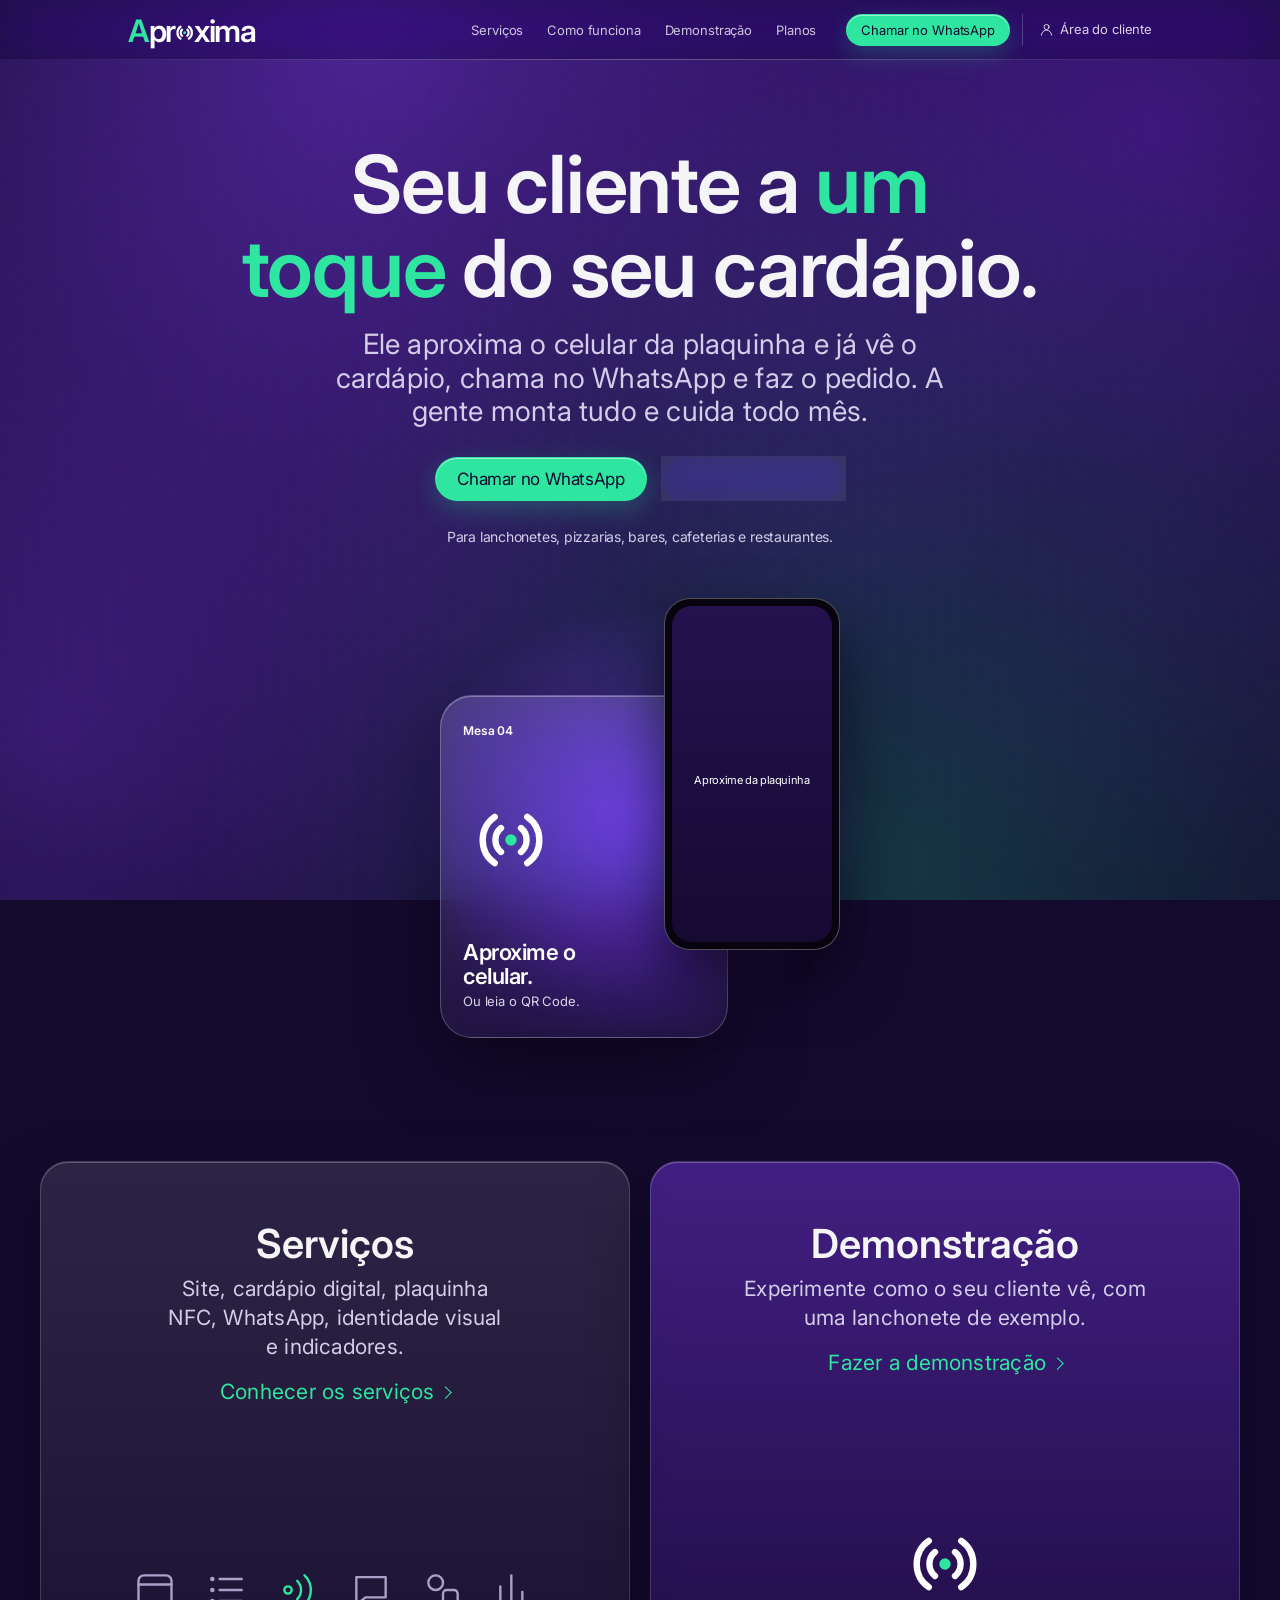
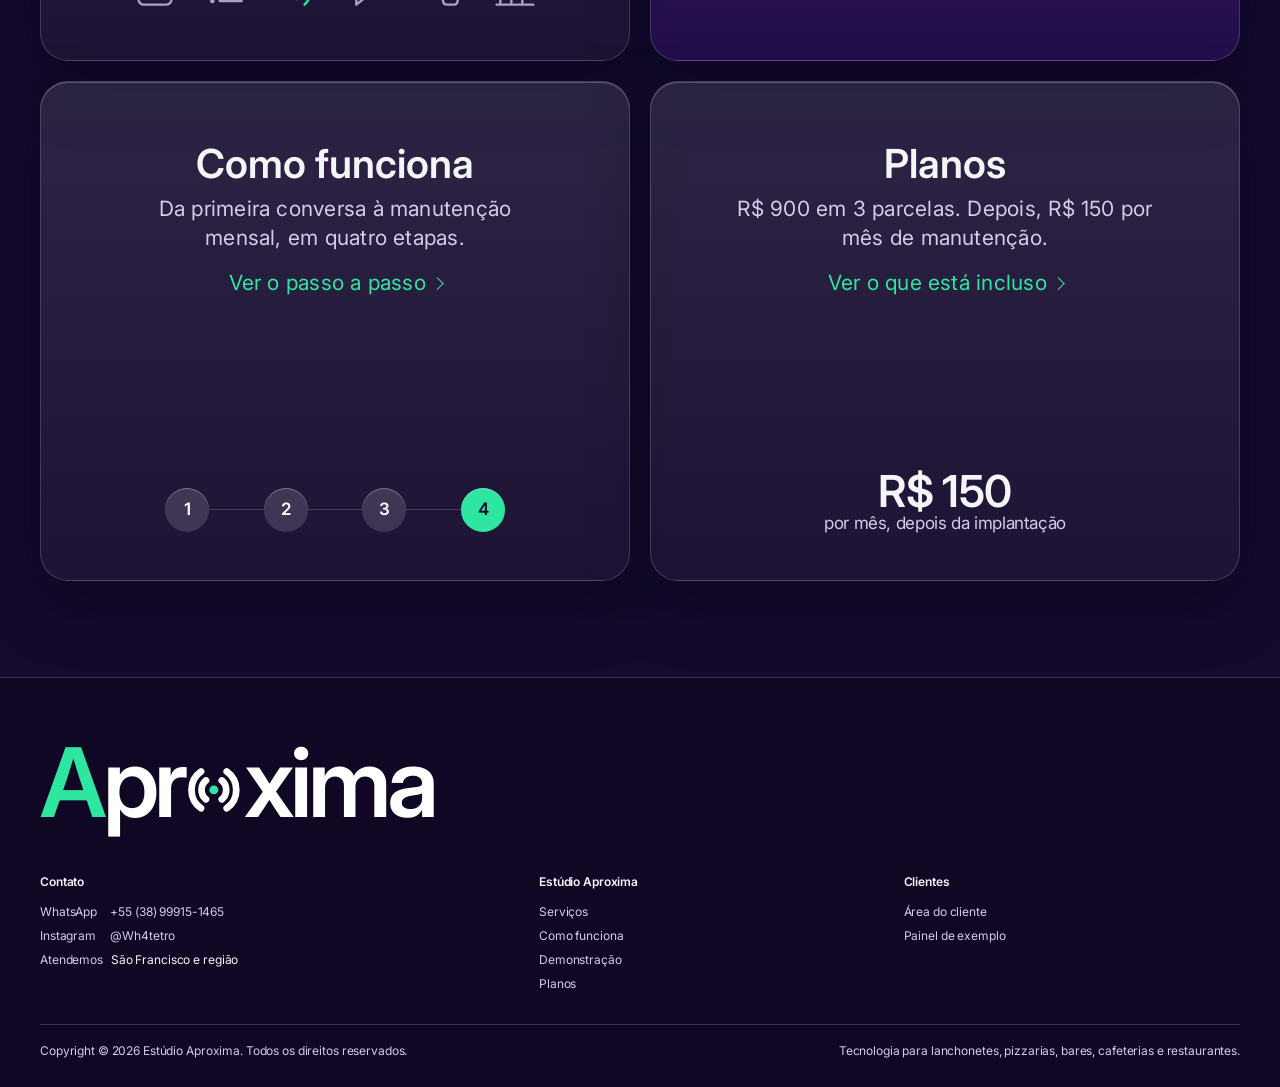
==== commit e04bd15e: "Barra do topo estável no Safari do iPhone e arquivos com versão - Barra do topo vira filha direta da" ====
--- a/index.html
+++ b/index.html
@@ -17,14 +17,13 @@
 <link rel="preconnect" href="https://fonts.googleapis.com">
 <link rel="preconnect" href="https://fonts.gstatic.com" crossorigin>
 <link href="https://fonts.googleapis.com/css2?family=Inter:wght@400;500;600&display=swap" rel="stylesheet">
-<link rel="stylesheet" href="assets/estilo.css">
+<link rel="stylesheet" href="assets/estilo.css?v=9434375b">
 </head>
 <body>
 <a class="skip" href="#conteudo">Pular para o conteúdo</a>
 <!-- Fundo: degradê em movimento (desenhado pelo site.js) -->
 <div class="bg" aria-hidden="true"><canvas width="160" height="100"></canvas></div>
 
-<div class="page">
   <!-- ===== Cabeçalho (igual em todas as páginas) ===== -->
   <header class="nav" id="nav">
     <div class="nav-bar">
@@ -55,6 +54,8 @@
       <a class="menu-client" href="cliente/entrar.html">Área do cliente</a>
     </nav>
   </header>
+
+<div class="page">
   <main id="conteudo">
     <section class="hero">
       <div class="container center">
@@ -167,7 +168,7 @@
   </footer>
 </div>
 
-<script src="assets/site.js"></script>
+<script src="assets/site.js?v=2b8ad239"></script>
 
 </body>
 </html>
--- a/assets/estilo.css
+++ b/assets/estilo.css
@@ -77,7 +77,7 @@
    Fica parado atrás de tudo enquanto a página rola por cima (profundidade).
    O movimento é desenhado pelo site.js; o degradê abaixo é a versão parada,
    usada se a animação não rodar. */
-.bg{position:fixed;inset:0;z-index:0;overflow:hidden;pointer-events:none;background:
+.bg{position:fixed;top:0;left:0;width:100%;height:100vh;height:100lvh;z-index:0;overflow:hidden;pointer-events:none;background:
   radial-gradient(60% 55% at 12% 8%,rgba(124,58,237,.52),transparent 70%),
   radial-gradient(50% 50% at 92% 4%,rgba(109,40,217,.44),transparent 70%),
   radial-gradient(55% 50% at 88% 92%,rgba(25,201,138,.22),transparent 70%),
@@ -87,7 +87,8 @@
 /* granulado fino por cima: dá textura e tira o aspecto "liso de computador" */
 .bg::after{content:"";position:absolute;inset:0;opacity:.1;mix-blend-mode:overlay;background-image:url("data:image/svg+xml,%3Csvg xmlns='http://www.w3.org/2000/svg' width='180' height='180'%3E%3Cfilter id='n'%3E%3CfeTurbulence type='fractalNoise' baseFrequency='.9' numOctaves='2' stitchTiles='stitch'/%3E%3CfeColorMatrix type='saturate' values='0'/%3E%3C/filter%3E%3Crect width='180' height='180' filter='url(%23n)'/%3E%3C/svg%3E")}
 
-.page{position:relative;z-index:1;flex:1;display:flex;flex-direction:column;overflow-x:clip}
+/* a barra do topo fica presa à janela; este espaço evita que ela cubra o começo da página */
+.page{position:relative;z-index:1;flex:1;display:flex;flex-direction:column;padding-top:var(--nav-h)}
 main{flex:1}
 
 /* ---------- Tipografia (escala medida no site da Apple) ---------- */
@@ -128,7 +129,8 @@
 .foot-wm{font-size:clamp(52px,9vw,96px);margin-bottom:clamp(28px,4vw,44px)}
 
 /* ---------- Cabeçalho fixo em vidro ---------- */
-.nav{position:sticky;top:0;z-index:50;color:#f5f5f7;background:rgba(20,10,46,.5);-webkit-backdrop-filter:saturate(180%) blur(24px);backdrop-filter:saturate(180%) blur(24px);--accent:var(--green);--accent-hover:#63f2bb;--on-accent:var(--night)}
+/* translateZ(0) dá à barra uma camada só dela: é o que impede os soquinhos no Safari do iPhone */
+.nav{position:fixed;top:0;left:0;right:0;z-index:50;-webkit-transform:translateZ(0);transform:translateZ(0);color:#f5f5f7;background:rgba(20,10,46,.5);-webkit-backdrop-filter:saturate(180%) blur(24px);backdrop-filter:saturate(180%) blur(24px);--accent:var(--green);--accent-hover:#63f2bb;--on-accent:var(--night)}
 .nav::after{content:"";position:absolute;inset:auto 0 0 0;height:1px;background:linear-gradient(90deg,rgba(255,255,255,.04),rgba(255,255,255,.3),rgba(255,255,255,.04));pointer-events:none}
 .nav-bar{display:flex;align-items:center;gap:4px;height:var(--nav-h);max-width:1068px;margin:0 auto;padding:0 6px 0 18px}
 .nav .wm{font-size:21px;margin-right:auto}
@@ -510,3 +512,27 @@
 
 /* Nota de rodapé alinhada à largura do bloco acima */
 .fine.container{max-width:none}
+
+/* ============================================================
+   FLUIDEZ
+   ============================================================ */
+/* Troca de página com passagem suave, em vez de um corte seco.
+   Funciona nos navegadores recentes; nos outros, a troca é a normal. */
+@view-transition{navigation:auto}
+::view-transition-old(root),::view-transition-new(root){animation-duration:.45s;animation-timing-function:cubic-bezier(.28,.11,.32,1)}
+
+/* Botões cedem um pouco ao toque e voltam, como algo macio */
+.btn{transition:background .25s,color .25s,border-color .25s,box-shadow .25s,transform .4s cubic-bezier(.2,1.5,.4,1)}
+.btn:active{transform:scale(.96)}
+/* Blocos que são links: sobem de leve com o mouse e cedem ao toque */
+/* ("translate" e "scale" são separados do "transform" usado na entrada dos blocos, para um não anular o outro) */
+a.tile,.js a.tile.reveal{transition:opacity .9s var(--ease),transform .9s var(--ease),translate .6s var(--ease),scale .4s var(--ease)}
+@media (hover:hover){a.tile:hover{translate:0 -6px}}
+a.tile:active{scale:.985}
+
+@media (prefers-reduced-motion:reduce){
+  @view-transition{navigation:none}
+  .btn,a.tile,.js a.tile.reveal{transition:none}
+  .btn:active{transform:none}
+  a.tile:hover,a.tile:active{translate:none;scale:none}
+}
